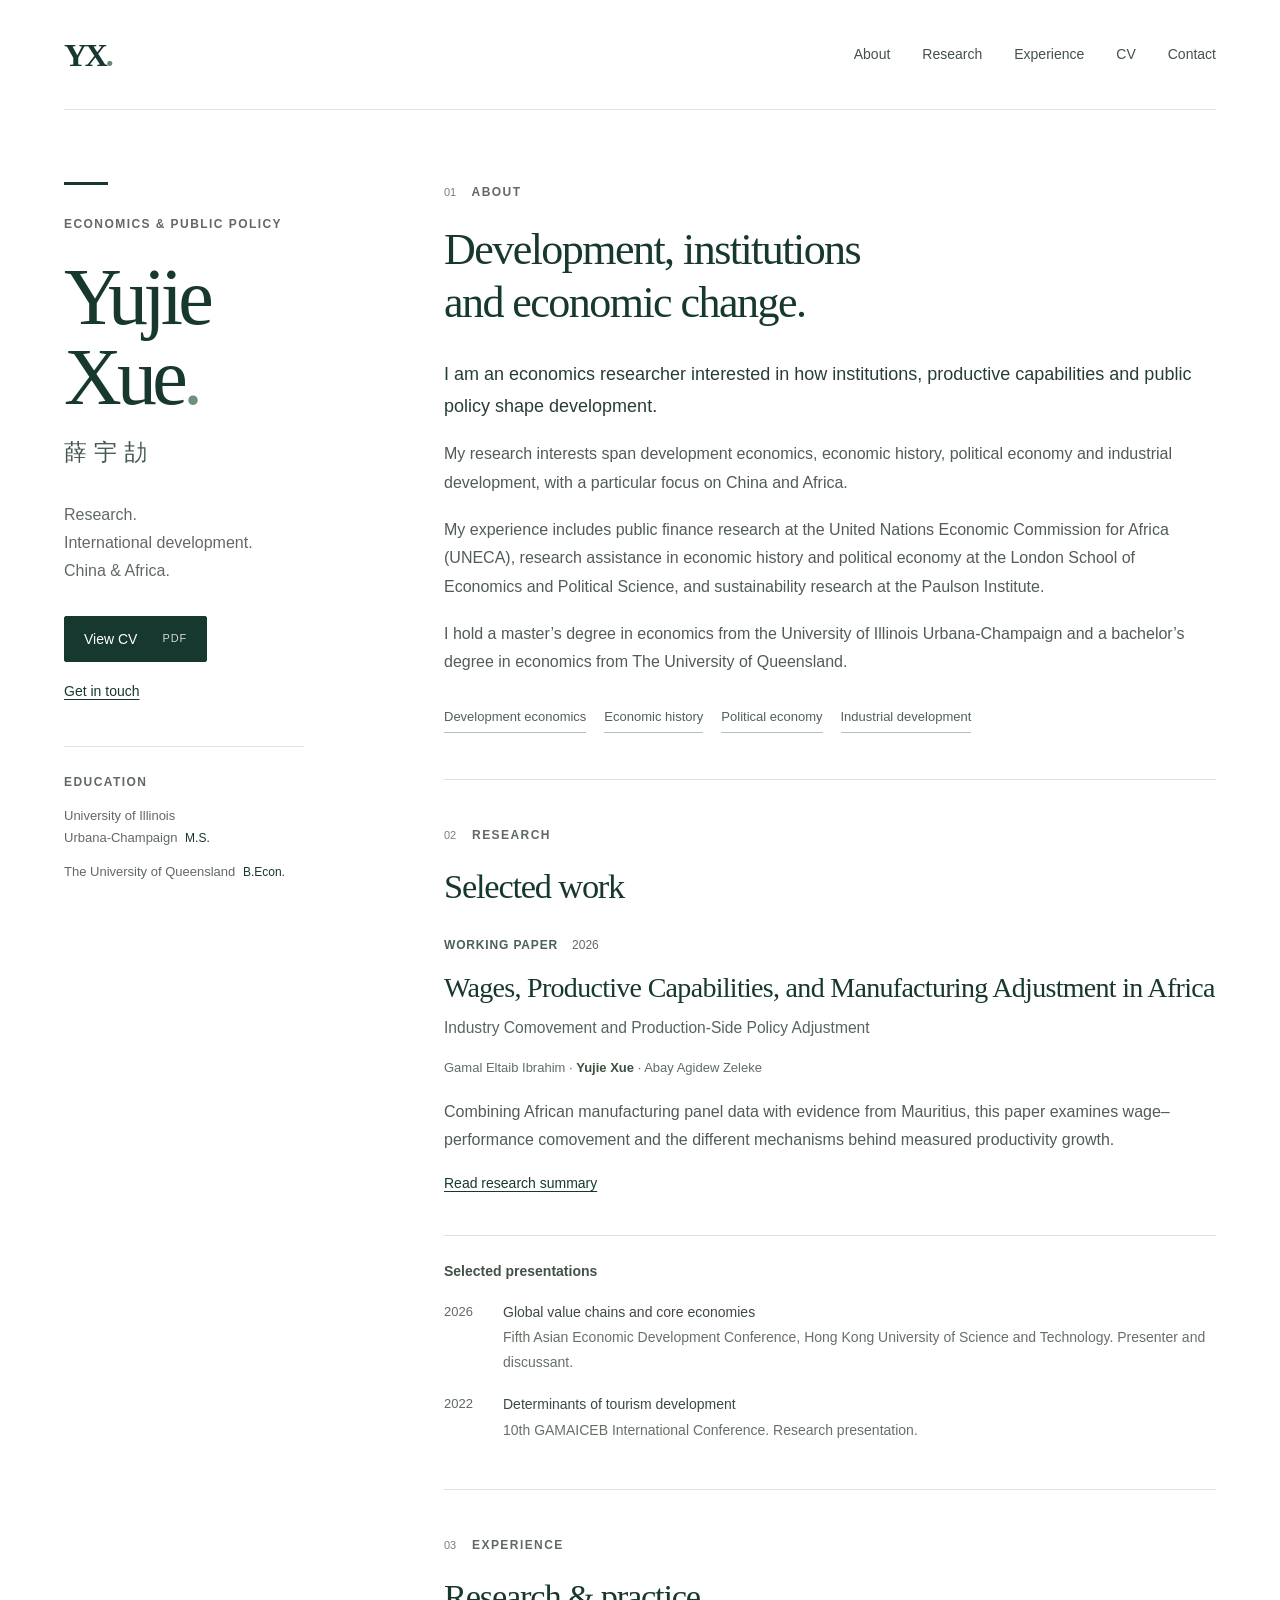
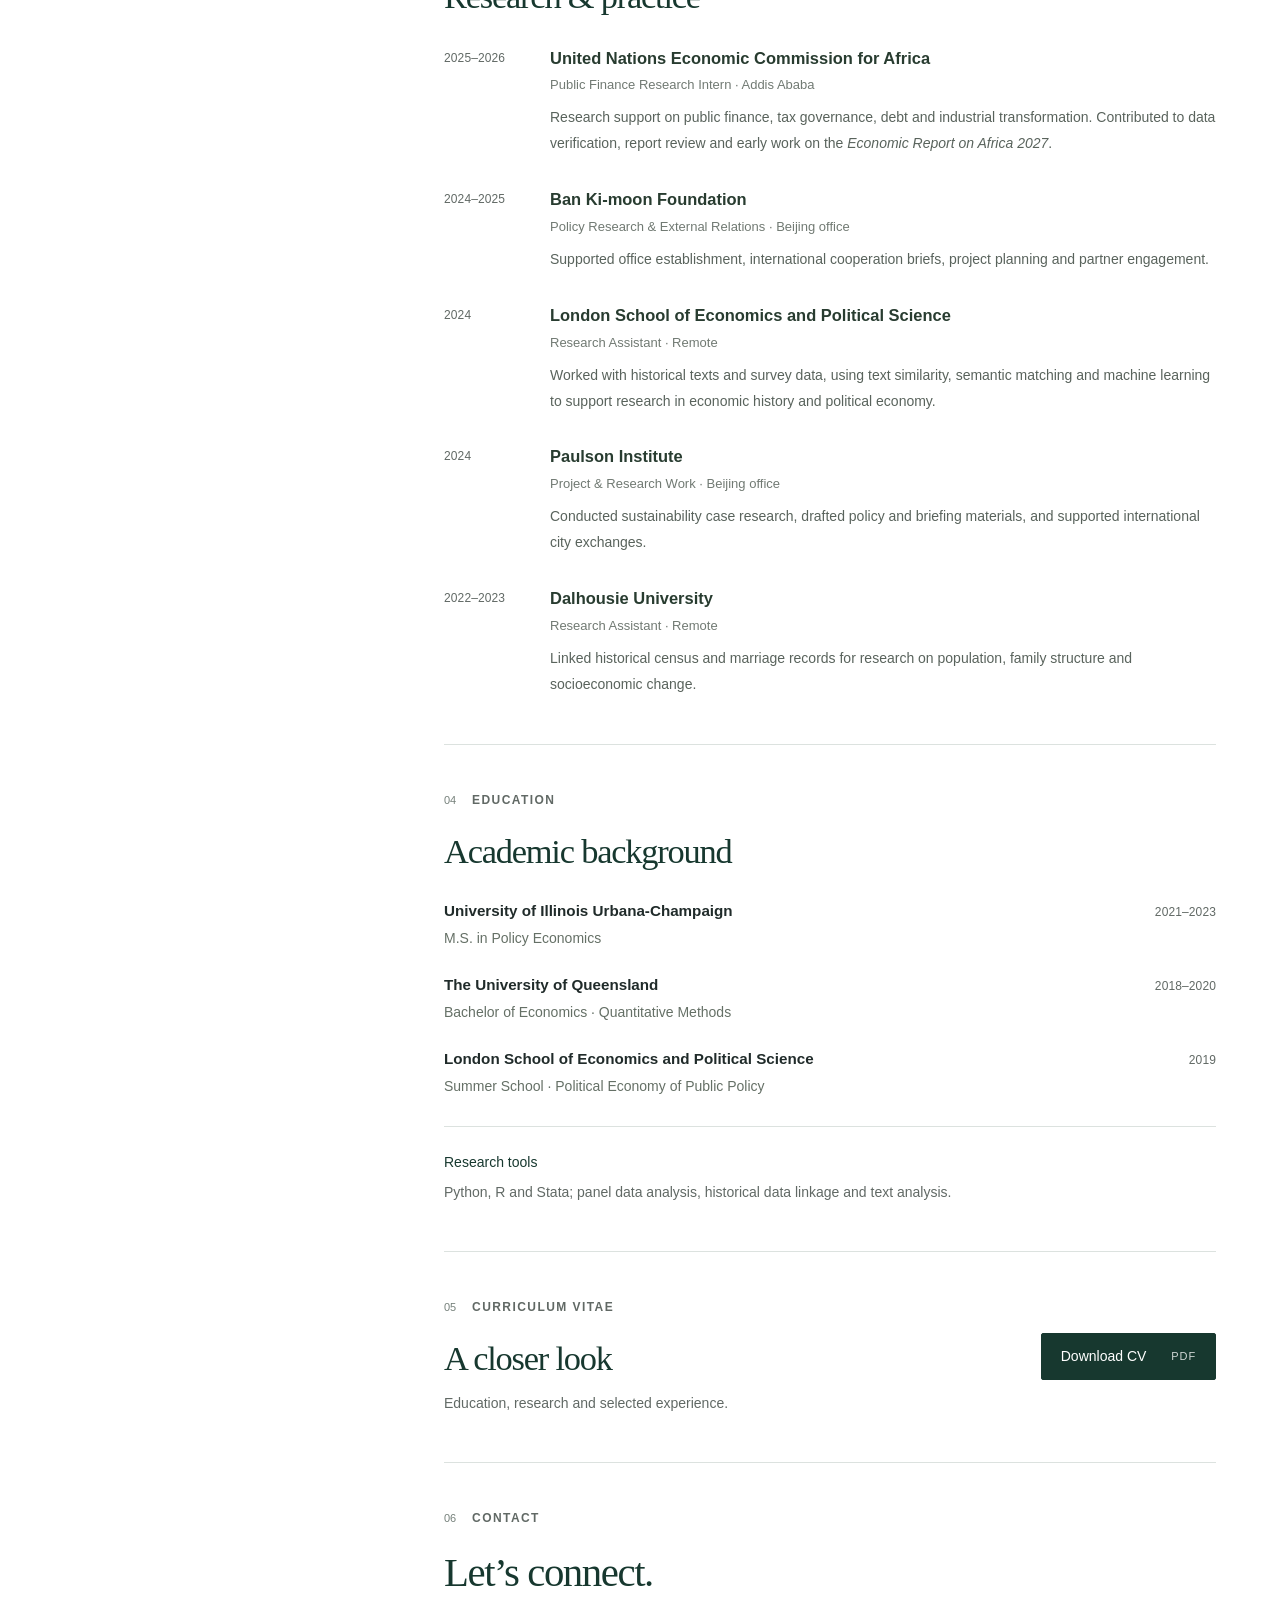
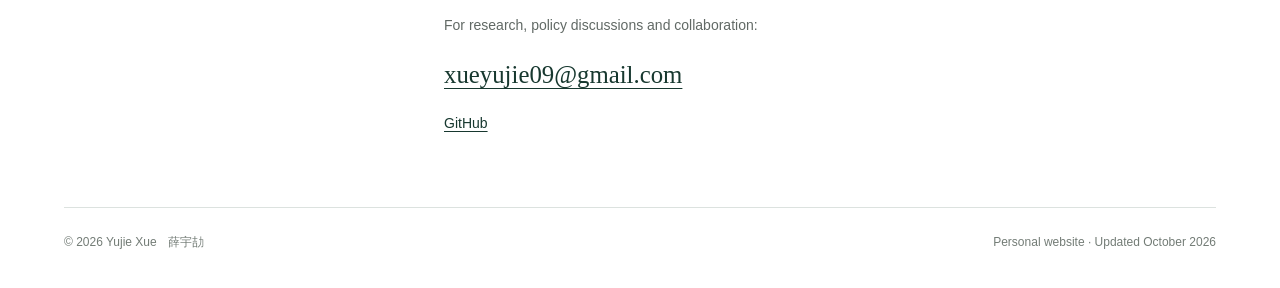
==== index.html @ 42584bbc "Build Yujie Xue personal research website with public CV and SEO" ====
<!doctype html>
<html lang="en">
<head>
  <meta charset="utf-8">
  <meta name="viewport" content="width=device-width, initial-scale=1">
  <title>Yujie Xue (薛宇劼) | Economics, Research &amp; International Development</title>
  <meta name="description" content="Yujie Xue (薛宇劼): research in development economics, economic history, political economy and industrial development, with a focus on China and Africa.">
  <meta name="author" content="Yujie Xue">
  <meta name="robots" content="index, follow, max-image-preview:large">
  <meta name="theme-color" content="#17382f">
  <link rel="canonical" href="https://yujie-xue.github.io/">
  <meta property="og:type" content="profile">
  <meta property="og:title" content="Yujie Xue | 薛宇劼">
  <meta property="og:description" content="Economics, research and international development. Research interests in development, economic history, political economy, China and Africa.">
  <meta property="og:url" content="https://yujie-xue.github.io/">
  <meta property="og:site_name" content="Yujie Xue">
  <meta property="og:locale" content="en_US">
  <meta name="twitter:card" content="summary">
  <link rel="icon" href="assets/favicon.svg" type="image/svg+xml">
  <link rel="stylesheet" href="assets/styles.css">
  <script type="application/ld+json">
  {
    "@context": "https://schema.org",
    "@type": "ProfilePage",
    "url": "https://yujie-xue.github.io/",
    "name": "Yujie Xue (薛宇劼)",
    "mainEntity": {
      "@type": "Person",
      "@id": "https://yujie-xue.github.io/#person",
      "name": "Yujie Xue",
      "alternateName": ["薛宇劼"],
      "url": "https://yujie-xue.github.io/",
      "sameAs": ["https://github.com/yujie-xue"],
      "email": "mailto:xueyujie09@gmail.com",
      "alumniOf": [
        {"@type": "CollegeOrUniversity", "name": "University of Illinois Urbana-Champaign"},
        {"@type": "CollegeOrUniversity", "name": "The University of Queensland"}
      ],
      "knowsAbout": ["Development economics", "Economic history", "Political economy", "Industrial development", "China", "Africa"]
    }
  }
  </script>
</head>
<body>
  <a class="skip-link" href="#main">Skip to content</a>
  <header class="site-header">
    <a class="wordmark" href="./" aria-label="Yujie Xue home">YX<span class="wordmark-dot">.</span></a>
    <nav aria-label="Main navigation">
      <a href="#about">About</a>
      <a href="#research">Research</a>
      <a href="#experience">Experience</a>
      <a href="#cv">CV</a>
      <a href="#contact">Contact</a>
    </nav>
  </header>

  <div class="page-layout">
    <aside class="profile" aria-label="Profile">
      <div class="profile-rule"></div>
      <p class="eyebrow">Economics &amp; public policy</p>
      <h1>Yujie<br> Xue<span class="name-period">.</span></h1>
      <p class="chinese-name" lang="zh-Hans">薛宇劼</p>
      <p class="profile-description">Research. <br>International development. <br>China &amp; Africa.</p>
      <div class="profile-links">
        <a class="button" href="assets/Yujie_Xue_CV.pdf">View CV <span class="button-meta">PDF</span></a>
        <a class="text-link" href="mailto:xueyujie09@gmail.com">Get in touch</a>
      </div>
      <div class="profile-note">
        <span class="eyebrow">Education</span>
        <p>University of Illinois<br>Urbana-Champaign <span class="degree-note">M.S.</span></p>
        <p>The University of Queensland <span class="degree-note">B.Econ.</span></p>
      </div>
    </aside>

    <main id="main">
      <section id="about" class="about-section" aria-labelledby="about-title">
        <p class="section-label"><span>01</span> About</p>
        <h2 id="about-title" class="intro-heading">Development, institutions<br>and economic change.</h2>
        <p class="lead">I am an economics researcher interested in how institutions, productive capabilities and public policy shape development.</p>
        <p>My research interests span development economics, economic history, political economy and industrial development, with a particular focus on China and Africa.</p>
        <p>My experience includes public finance research at the United Nations Economic Commission for Africa (UNECA), research assistance in economic history and political economy at the London School of Economics and Political Science, and sustainability research at the Paulson Institute.</p>
        <p>I hold a master’s degree in economics from the University of Illinois Urbana-Champaign and a bachelor’s degree in economics from The University of Queensland.</p>
        <ul class="interest-list" aria-label="Research interests">
          <li>Development economics</li><li>Economic history</li><li>Political economy</li><li>Industrial development</li>
        </ul>
      </section>

      <section id="research" aria-labelledby="research-title">
        <p class="section-label"><span>02</span> Research</p>
        <h2 id="research-title">Selected work</h2>
        <article class="paper">
          <p class="meta"><span class="paper-type">Working paper</span><span>2026</span></p>
          <h3><a href="research/manufacturing-africa/">Wages, Productive Capabilities, and Manufacturing Adjustment in Africa</a></h3>
          <p class="paper-subtitle">Industry Comovement and Production-Side Policy Adjustment</p>
          <p class="authors">Gamal Eltaib Ibrahim · <strong>Yujie Xue</strong> · Abay Agidew Zeleke</p>
          <p>Combining African manufacturing panel data with evidence from Mauritius, this paper examines wage–performance comovement and the different mechanisms behind measured productivity growth.</p>
          <a class="text-link" href="research/manufacturing-africa/">Read research summary</a>
        </article>
        <div class="presentations">
          <h3 class="small-heading">Selected presentations</h3>
          <div class="presentation-row"><span class="year">2026</span><p><strong>Global value chains and core economies</strong><br>Fifth Asian Economic Development Conference, Hong Kong University of Science and Technology. Presenter and discussant.</p></div>
          <div class="presentation-row"><span class="year">2022</span><p><strong>Determinants of tourism development</strong><br>10th GAMAICEB International Conference. Research presentation.</p></div>
        </div>
      </section>

      <section id="experience" aria-labelledby="experience-title">
        <p class="section-label"><span>03</span> Experience</p>
        <h2 id="experience-title">Research &amp; practice</h2>
        <div class="experience-list">
          <article class="experience-item">
            <p class="date-range">2025–2026</p>
            <div><h3>United Nations Economic Commission for Africa</h3><p class="role">Public Finance Research Intern · Addis Ababa</p><p>Research support on public finance, tax governance, debt and industrial transformation. Contributed to data verification, report review and early work on the <em>Economic Report on Africa 2027</em>.</p></div>
          </article>
          <article class="experience-item">
            <p class="date-range">2024–2025</p>
            <div><h3>Ban Ki-moon Foundation</h3><p class="role">Policy Research &amp; External Relations · Beijing office</p><p>Supported office establishment, international cooperation briefs, project planning and partner engagement.</p></div>
          </article>
          <article class="experience-item">
            <p class="date-range">2024</p>
            <div><h3>London School of Economics and Political Science</h3><p class="role">Research Assistant · Remote</p><p>Worked with historical texts and survey data, using text similarity, semantic matching and machine learning to support research in economic history and political economy.</p></div>
          </article>
          <article class="experience-item">
            <p class="date-range">2024</p>
            <div><h3>Paulson Institute</h3><p class="role">Project &amp; Research Work · Beijing office</p><p>Conducted sustainability case research, drafted policy and briefing materials, and supported international city exchanges.</p></div>
          </article>
          <article class="experience-item">
            <p class="date-range">2022–2023</p>
            <div><h3>Dalhousie University</h3><p class="role">Research Assistant · Remote</p><p>Linked historical census and marriage records for research on population, family structure and socioeconomic change.</p></div>
          </article>
        </div>
      </section>

      <section id="education" aria-labelledby="education-title">
        <p class="section-label"><span>04</span> Education</p>
        <h2 id="education-title">Academic background</h2>
        <div class="education-row"><div><h3>University of Illinois Urbana-Champaign</h3><p>M.S. in Policy Economics</p></div><span class="date-range">2021–2023</span></div>
        <div class="education-row"><div><h3>The University of Queensland</h3><p>Bachelor of Economics · Quantitative Methods</p></div><span class="date-range">2018–2020</span></div>
        <div class="education-row"><div><h3>London School of Economics and Political Science</h3><p>Summer School · Political Economy of Public Policy</p></div><span class="date-range">2019</span></div>
        <p class="methods"><strong>Research tools</strong> Python, R and Stata; panel data analysis, historical data linkage and text analysis.</p>
      </section>

      <section id="cv" class="cv-section" aria-labelledby="cv-title">
        <div><p class="section-label"><span>05</span> Curriculum vitae</p><h2 id="cv-title">A closer look</h2><p>Education, research and selected experience.</p></div>
        <a class="button" href="assets/Yujie_Xue_CV.pdf" download="Yujie_Xue_CV.pdf">Download CV <span class="button-meta">PDF</span></a>
      </section>

      <section id="contact" class="contact-section" aria-labelledby="contact-title">
        <p class="section-label"><span>06</span> Contact</p>
        <h2 id="contact-title">Let’s connect.</h2>
        <p>For research, policy discussions and collaboration:</p>
        <a class="email-link" href="mailto:xueyujie09@gmail.com">xueyujie09@gmail.com</a>
        <a class="contact-github text-link" href="https://github.com/yujie-xue">GitHub</a>
      </section>
    </main>
  </div>
  <footer class="site-footer"><p>© 2026 Yujie Xue <span lang="zh-Hans">薛宇劼</span></p><p>Personal website · Updated October 2026</p></footer>
</body>
</html>
---- assets/styles.css ----
:root{--ink:#202b2a;--muted:#616965;--green:#17382f;--line:#dce2df;--paper:#fff;--wash:#f4f7f5;--accent:#356d56;--serif:Georgia,'Times New Roman','Noto Serif CJK SC',serif;--sans:Inter,-apple-system,BlinkMacSystemFont,'Segoe UI',Arial,'Microsoft YaHei',sans-serif}
*{box-sizing:border-box}
html{scroll-behavior:smooth;scroll-padding-top:3rem}
body{margin:0;color:var(--ink);background:var(--paper);font-family:var(--sans);font-size:16px;line-height:1.8;-webkit-font-smoothing:antialiased}
a{color:var(--green);text-decoration-thickness:1px;text-underline-offset:.22em}
a:hover{color:var(--accent)}
a:focus-visible,button:focus-visible{outline:3px solid #b06515;outline-offset:5px;border-radius:2px}
::selection{background:#dfeade;color:var(--green)}
h1,h2,h3,p{margin:0}
h1,h2{font-family:var(--serif);font-weight:400;letter-spacing:-.035em;line-height:1.15}
h2{font-size:2.15rem;color:var(--green);margin:0 0 1.8rem}
h3{font-size:1.03rem;line-height:1.5;font-weight:600}
p+p{margin-top:1.1rem}
.site-header,.page-layout,.site-footer{width:min(1152px,calc(100% - 112px));margin-inline:auto}
.site-header{height:110px;display:flex;align-items:center;justify-content:space-between;border-bottom:1px solid var(--line);gap:2rem}
.wordmark{font-family:var(--serif);font-size:2rem;font-weight:700;letter-spacing:-.07em;text-decoration:none;line-height:1;min-width:58px}
.wordmark-dot{color:#67876c}
nav{display:flex;gap:2rem;align-items:center;flex-wrap:wrap}
nav a{font-size:.875rem;text-decoration:none;color:#43514b}
nav a:hover{text-decoration:underline}
.page-layout{display:grid;grid-template-columns:280px minmax(0,1fr);column-gap:100px;align-items:start;padding-top:72px}
.profile{position:sticky;top:45px;padding-bottom:40px}
.profile-rule{width:44px;height:3px;background:var(--green);margin-bottom:29px}
.eyebrow,.section-label{font-size:.75rem;font-weight:600;letter-spacing:.12em;text-transform:uppercase;line-height:1.7;color:var(--muted)}
.profile h1{font-size:5rem;line-height:.99;color:var(--green);margin:24px 0 17px;letter-spacing:-.06em}
.name-period{color:#709179}
.chinese-name{font-size:1.45rem;font-weight:400;letter-spacing:.3em;line-height:1.6;color:#43564c;margin:0}
.profile-description{line-height:1.75;color:var(--muted);margin-top:30px;font-size:1rem}
.profile-links{display:flex;flex-direction:column;align-items:flex-start;gap:18px;margin-top:31px}
.button{display:inline-flex;align-items:center;justify-content:center;gap:25px;background:var(--green);color:#fff;border:1px solid var(--green);padding:11px 19px;font-size:.875rem;line-height:1.6;text-decoration:none;border-radius:2px;transition:background .15s}
.button:hover{background:#2b5042;color:#fff}
.button-meta{font-size:.6875rem;letter-spacing:.08em;opacity:.8}
.text-link{font-size:.875rem;font-weight:500;line-height:1.7}
.profile-note{border-top:1px solid var(--line);padding-top:24px;margin-top:42px;max-width:240px;font-size:.8125rem;line-height:1.7;color:var(--muted)}
.profile-note p{margin-top:12px}
.degree-note{font-size:.75rem;display:inline-block;color:var(--green);margin-left:4px}
main{min-width:0}
main section{padding:45px 0 46px;border-bottom:1px solid var(--line)}
main .about-section{padding-top:0;padding-bottom:46px}
.section-label{margin-bottom:22px;font-size:.75rem}
.section-label span{font-size:.6875rem;margin-right:11px;color:#76817b;letter-spacing:0;font-weight:400}
.intro-heading{font-size:2.75rem;line-height:1.2;margin-top:19px;margin-bottom:28px}
.lead{font-size:1.125rem;line-height:1.8;color:#283e34}
.about-section>p:not(.section-label):not(.lead){color:#525c56}
.interest-list{list-style:none;display:flex;flex-wrap:wrap;gap:9px 18px;padding:0;margin:28px 0 0;font-size:.8125rem;color:#506257}
.interest-list li{border-bottom:1px solid #afc3b5;padding-bottom:3px}
.meta{display:flex;align-items:center;gap:14px;font-size:.75rem;color:var(--muted);line-height:1.7}
.paper-type{text-transform:uppercase;letter-spacing:.07em;font-weight:600;color:#476453}
.paper h3{font-family:var(--serif);font-size:1.75rem;font-weight:400;line-height:1.3;letter-spacing:-.025em;margin:14px 0 8px}
.paper h3 a{text-decoration:none}
.paper h3 a:hover{text-decoration:underline;text-decoration-thickness:1px}
.paper-subtitle{font-size:.975rem;color:#56655b;margin-top:0}
.authors{font-size:.8125rem;color:#626d66;margin-top:14px}
.authors strong{font-weight:600;color:#3d5143}
.paper>p:not(.meta):not(.paper-subtitle):not(.authors){margin-top:18px;color:#525c56}
.paper>.text-link{display:inline-block;margin-top:17px}
.presentations{margin-top:37px;padding-top:25px;border-top:1px solid var(--line)}
.small-heading{font-size:.875rem;margin-bottom:18px;color:#425147}
.presentation-row{display:grid;grid-template-columns:43px 1fr;gap:16px;font-size:.875rem;line-height:1.8;margin-top:17px;color:#667067}
.presentation-row strong{font-weight:500;color:#3c4940}
.year{font-size:.8125rem;font-variant-numeric:tabular-nums;color:var(--muted)}
.experience-list{display:grid;gap:30px}
.experience-item{display:grid;grid-template-columns:87px 1fr;gap:19px}
.date-range{font-size:.75rem;letter-spacing:.01em;color:var(--muted);white-space:nowrap;line-height:2.05}
.experience-item h3{margin-bottom:4px;color:#283c30}
.role{font-size:.8125rem;color:#717a73;line-height:1.7}
.experience-item p+p{margin-top:9px;font-size:.875rem;color:#59635c;line-height:1.85}
.education-row{display:flex;justify-content:space-between;gap:25px;margin-top:23px}
.education-row h3{font-size:.95rem}
.education-row p{font-size:.875rem;color:#657066;margin-top:3px}
.methods{font-size:.875rem;color:var(--muted);margin-top:27px;padding-top:23px;border-top:1px solid var(--line)}
.methods strong{display:block;margin-bottom:4px;font-weight:500;color:var(--green)}
main .cv-section{display:flex;align-items:center;justify-content:space-between;gap:24px}
.cv-section h2{margin-bottom:12px}
.cv-section .button{flex-shrink:0}
.cv-section p:not(.section-label){font-size:.875rem;color:var(--muted)}
main .contact-section{border-bottom:0;padding-bottom:72px}
.contact-section h2{font-size:2.55rem;margin-bottom:16px}
.contact-section p:not(.section-label){color:var(--muted);font-size:.875rem}
.email-link{display:inline-block;font-family:var(--serif);font-size:1.55rem;line-height:1.5;margin-top:18px;word-break:break-word;text-decoration-thickness:1px}
.contact-github{display:block;width:fit-content;margin-top:18px}
.site-footer{display:flex;align-items:center;justify-content:space-between;gap:20px;border-top:1px solid var(--line);padding:25px 0 35px;color:#737c76;font-size:.75rem;line-height:1.6}
.site-footer p+p{margin:0}
.site-footer span{margin-left:8px}
.skip-link{position:fixed;top:-100px;left:1rem;padding:.7rem 1rem;background:#fff;border:1px solid var(--green);z-index:20}
.skip-link:focus{top:1rem}
.article-layout{max-width:800px;margin:0 auto;padding:65px 0 70px}
.back-link{font-size:.875rem;display:inline-block;margin-bottom:36px}
.article-layout h1{font-size:3.15rem;line-height:1.14;letter-spacing:-.035em;color:var(--green);margin:17px 0}
.article-subtitle{font-size:1.25rem;line-height:1.6;color:var(--muted)}
.article-authors{font-size:.9375rem;margin-top:20px;color:#526157}
.article-summary{border-top:1px solid var(--line);padding-top:34px;margin-top:35px}
.article-summary h2{font-size:1.65rem;margin-bottom:18px}
.article-summary p{color:#526157}
.research-facts{display:grid;grid-template-columns:repeat(3,1fr);border-block:1px solid var(--line);padding:20px 0;gap:20px;margin:30px 0 34px}
.research-facts dt{font-size:.75rem;letter-spacing:.06em;text-transform:uppercase;color:var(--muted)}
.research-facts dd{margin:8px 0 0;font-family:var(--serif);font-size:1.375rem;color:var(--green);line-height:1.35}
.article-note{font-size:.875rem;color:var(--muted);margin-top:25px}
.not-found{max-width:680px;min-height:60vh;margin:70px auto;padding:0 24px}
.not-found h1{font-size:3.5rem;color:var(--green);margin-bottom:25px}
.not-found p{margin-bottom:25px}
@media(min-width:1600px){.page-layout{padding-top:86px}}
@media(max-width:1100px){.site-header,.page-layout,.site-footer{width:calc(100% - 72px)}.page-layout{grid-template-columns:235px minmax(0,1fr);column-gap:60px}.profile h1{font-size:4.6rem}.intro-heading{font-size:2.4rem}.article-layout{max-width:720px;padding-inline:0}}
@media(max-width:850px){.page-layout{grid-template-columns:200px minmax(0,1fr);column-gap:40px}.profile h1{font-size:4rem}.intro-heading{font-size:2.1rem}.experience-item{grid-template-columns:1fr;gap:4px}.education-row{flex-direction:column;gap:4px}.cv-section{flex-direction:column;align-items:flex-start!important}.profile-note{font-size:.75rem}.article-layout{margin-inline:36px}.article-layout h1{font-size:2.65rem}nav{gap:1.35rem}}
@media(max-width:680px){.site-header,.page-layout,.site-footer{width:calc(100% - 40px)}.site-header{height:auto;min-height:92px;align-items:center;gap:22px;padding-block:20px}.wordmark{min-width:42px;font-size:1.85rem}nav{gap:7px 17px;justify-content:flex-end}nav a{font-size:.8125rem}.page-layout{display:block;padding-top:36px}.profile{position:static;display:grid;grid-template-columns:1fr auto;column-gap:22px;padding-bottom:36px;border-bottom:1px solid var(--line)}.profile-rule{grid-column:1/-1;margin-bottom:22px;width:34px}.profile>.eyebrow{grid-column:1/-1}.profile h1{grid-column:1;font-size:3.55rem;line-height:1.07;margin:13px 0 7px;white-space:nowrap}.profile h1 br{display:none}.chinese-name{grid-column:1;font-size:1.125rem}.profile-description{grid-column:1/-1;font-size:.875rem;margin-top:18px}.profile-description br{display:none}.profile-links{grid-column:1/-1;flex-direction:row;align-items:center;gap:24px;margin-top:22px}.profile-note{display:none}main .about-section{padding-top:37px}main section{padding-block:36px}.intro-heading{font-size:2.2rem;margin-top:12px;margin-bottom:23px}.section-label{margin-bottom:18px}.lead{font-size:1.0625rem}.about-section>p:not(.section-label):not(.lead){font-size:.9375rem}h2{font-size:1.85rem;margin-bottom:24px}.paper h3{font-size:1.55rem}.paper-subtitle{font-size:.9375rem}.authors{font-size:.75rem}.paper>p:not(.meta):not(.paper-subtitle):not(.authors){font-size:.9375rem}.experience-item{gap:5px}.experience-list{gap:26px}.education-row{margin-top:20px}.site-footer{align-items:flex-start;flex-direction:column;gap:8px;padding-bottom:28px}.email-link{font-size:1.4rem}.contact-section h2{font-size:2.2rem}main .contact-section{padding-bottom:47px}.article-layout{margin-inline:20px;padding-top:32px}.article-layout h1{font-size:2.25rem}.article-subtitle{font-size:1.1rem}.article-authors{font-size:.875rem}.research-facts{grid-template-columns:1fr;gap:18px}.research-facts dd{margin-top:3px}.back-link{margin-bottom:27px}}
@media(prefers-reduced-motion:reduce){html{scroll-behavior:auto}.button{transition:none}}
@media print{body{font-size:11pt}.site-header,nav,.profile-links,.cv-section,.site-footer,.skip-link{display:none!important}.page-layout{display:block;width:100%;padding:0}.profile{position:static;border:0;padding-bottom:20px}.profile h1{font-size:32pt}.profile h1 br{display:none}.profile-description,.profile-note{display:none}.profile h1,.chinese-name{display:inline}.chinese-name{margin-left:14pt}.profile-rule,.profile>.eyebrow{display:none}main section{padding:15pt 0}.section-label{margin-bottom:10pt}h2{font-size:19pt}.intro-heading{font-size:23pt}a{text-decoration:none;color:inherit}.experience-item,.paper,.education-row{break-inside:avoid}.article-layout{max-width:100%;padding:0}main .contact-section{padding-bottom:0}}
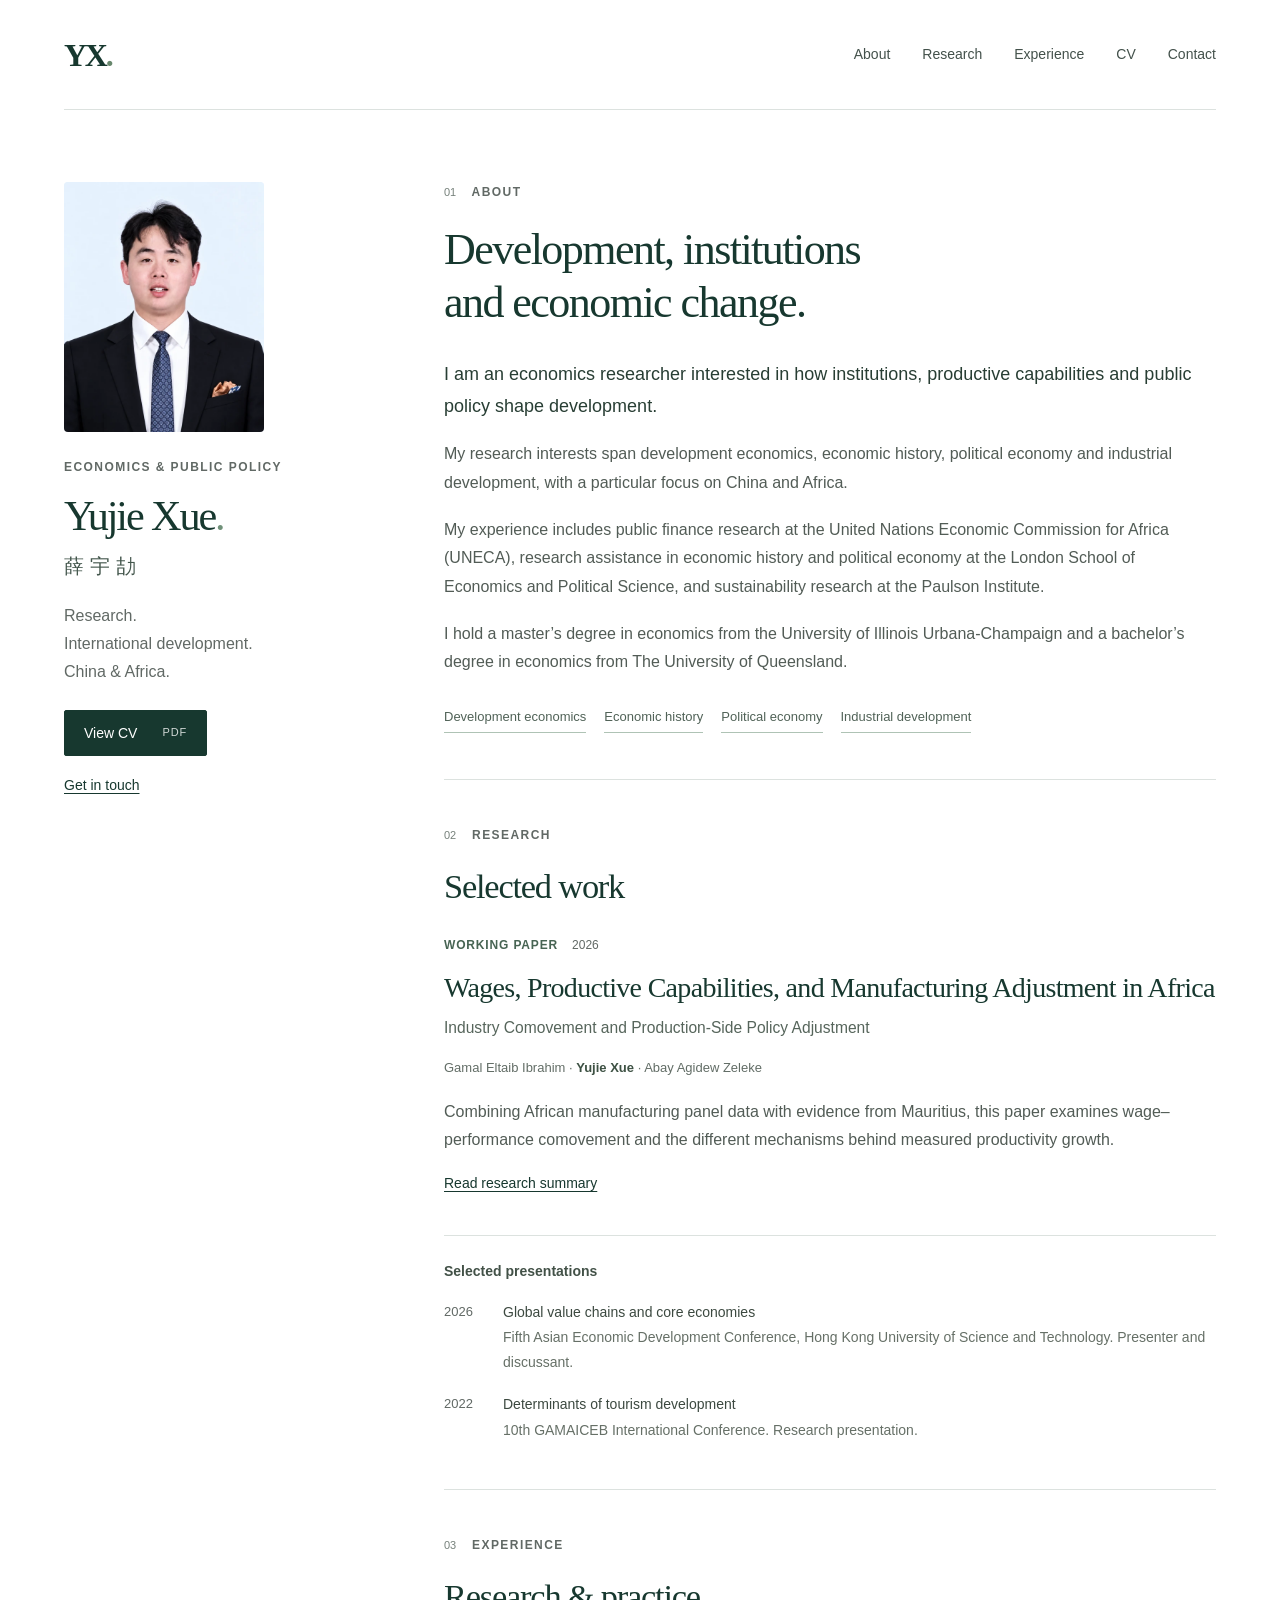
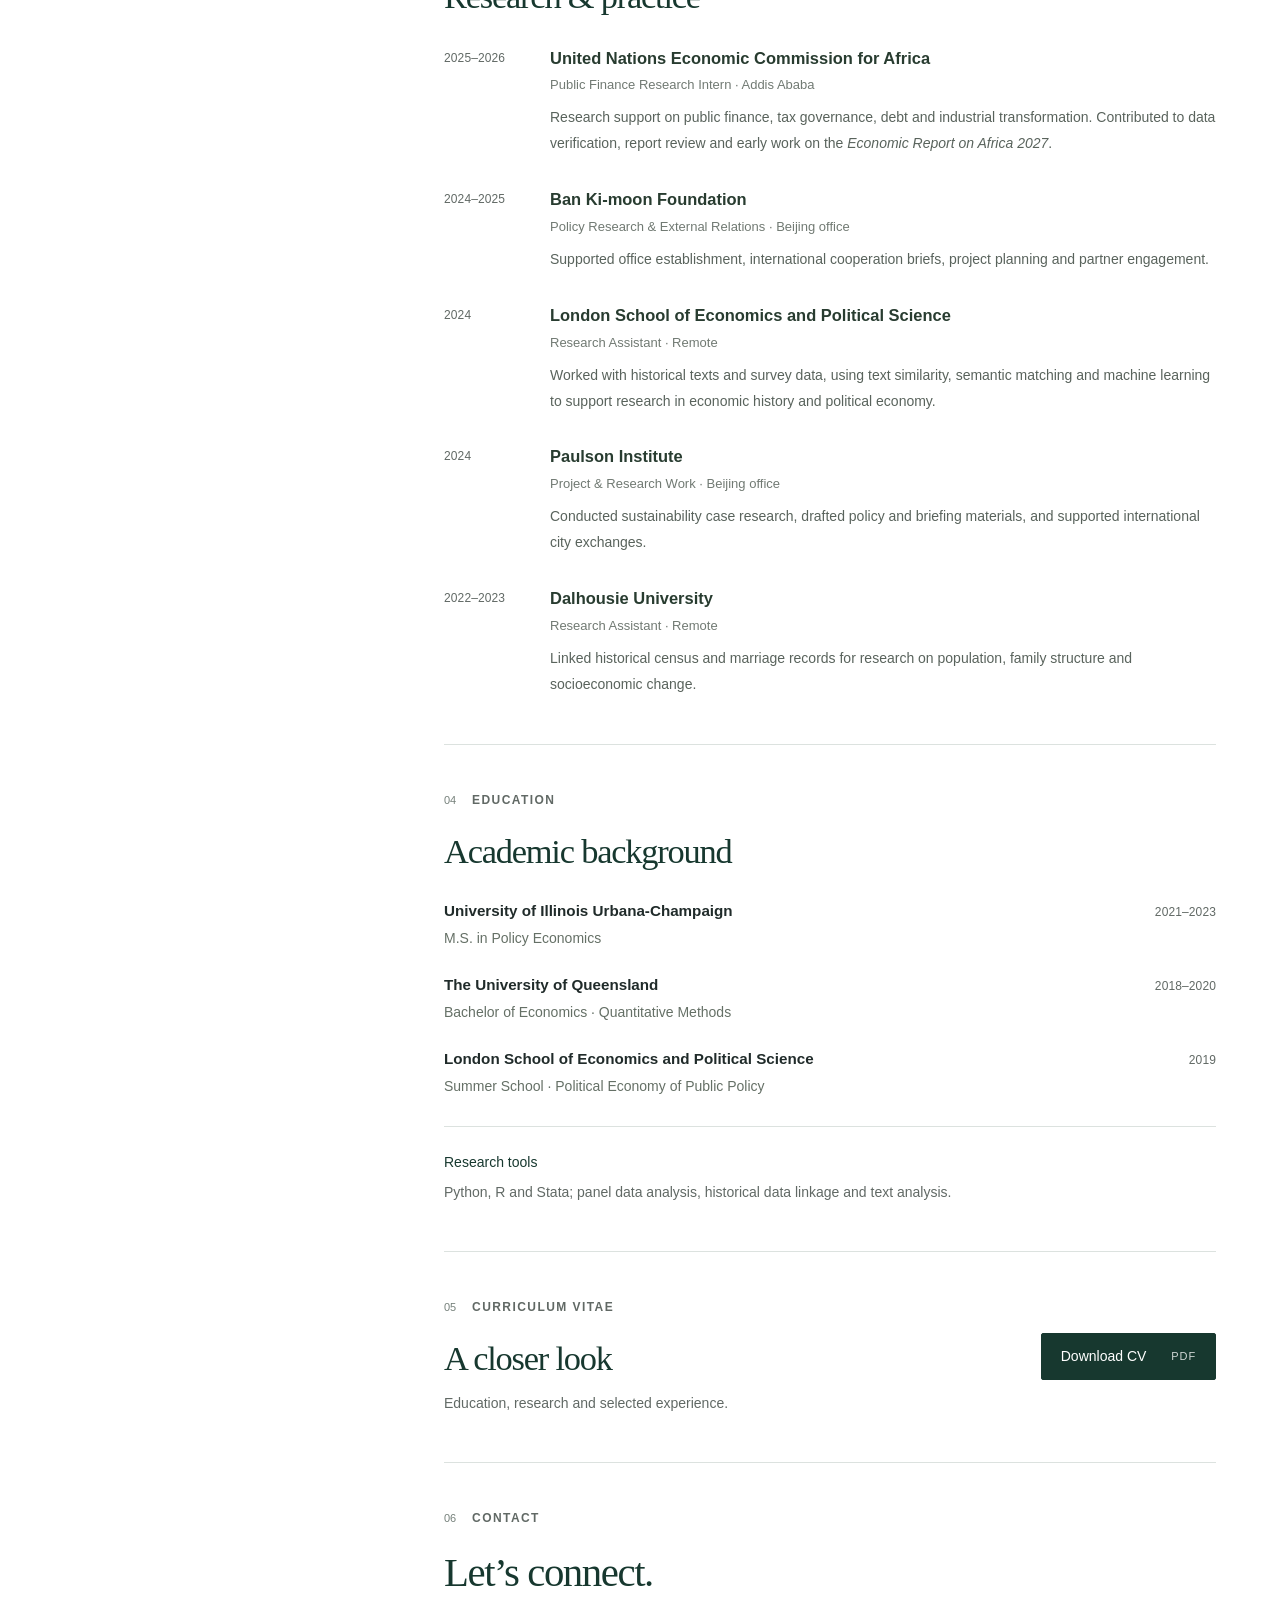
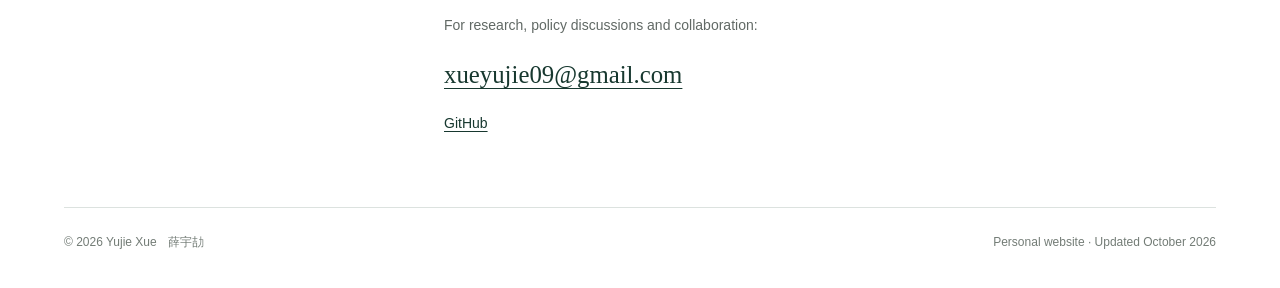
==== commit bdbd46eb: "Add portrait to homepage with responsive profile layout" ====
--- a/index.html
+++ b/index.html
@@ -29,6 +29,7 @@
       "@id": "https://yujie-xue.github.io/#person",
       "name": "Yujie Xue",
       "alternateName": ["薛宇劼"],
+      "image": "https://yujie-xue.github.io/assets/yujie-xue-portrait.webp",
       "url": "https://yujie-xue.github.io/",
       "sameAs": ["https://github.com/yujie-xue"],
       "email": "mailto:xueyujie09@gmail.com",
@@ -55,8 +56,9 @@
   </header>
 
   <div class="page-layout">
-    <aside class="profile" aria-label="Profile">
+    <aside class="profile profile--portrait" aria-label="Profile">
       <div class="profile-rule"></div>
+      <img class="profile-photo" src="assets/yujie-xue-portrait.webp" alt="Portrait of Yujie Xue" width="560" height="700" fetchpriority="high" decoding="async">
       <p class="eyebrow">Economics &amp; public policy</p>
       <h1>Yujie<br> Xue<span class="name-period">.</span></h1>
       <p class="chinese-name" lang="zh-Hans">薛宇劼</p>
--- a/assets/styles.css
+++ b/assets/styles.css
@@ -105,3 +105,24 @@
 @media(max-width:680px){.site-header,.page-layout,.site-footer{width:calc(100% - 40px)}.site-header{height:auto;min-height:92px;align-items:center;gap:22px;padding-block:20px}.wordmark{min-width:42px;font-size:1.85rem}nav{gap:7px 17px;justify-content:flex-end}nav a{font-size:.8125rem}.page-layout{display:block;padding-top:36px}.profile{position:static;display:grid;grid-template-columns:1fr auto;column-gap:22px;padding-bottom:36px;border-bottom:1px solid var(--line)}.profile-rule{grid-column:1/-1;margin-bottom:22px;width:34px}.profile>.eyebrow{grid-column:1/-1}.profile h1{grid-column:1;font-size:3.55rem;line-height:1.07;margin:13px 0 7px;white-space:nowrap}.profile h1 br{display:none}.chinese-name{grid-column:1;font-size:1.125rem}.profile-description{grid-column:1/-1;font-size:.875rem;margin-top:18px}.profile-description br{display:none}.profile-links{grid-column:1/-1;flex-direction:row;align-items:center;gap:24px;margin-top:22px}.profile-note{display:none}main .about-section{padding-top:37px}main section{padding-block:36px}.intro-heading{font-size:2.2rem;margin-top:12px;margin-bottom:23px}.section-label{margin-bottom:18px}.lead{font-size:1.0625rem}.about-section>p:not(.section-label):not(.lead){font-size:.9375rem}h2{font-size:1.85rem;margin-bottom:24px}.paper h3{font-size:1.55rem}.paper-subtitle{font-size:.9375rem}.authors{font-size:.75rem}.paper>p:not(.meta):not(.paper-subtitle):not(.authors){font-size:.9375rem}.experience-item{gap:5px}.experience-list{gap:26px}.education-row{margin-top:20px}.site-footer{align-items:flex-start;flex-direction:column;gap:8px;padding-bottom:28px}.email-link{font-size:1.4rem}.contact-section h2{font-size:2.2rem}main .contact-section{padding-bottom:47px}.article-layout{margin-inline:20px;padding-top:32px}.article-layout h1{font-size:2.25rem}.article-subtitle{font-size:1.1rem}.article-authors{font-size:.875rem}.research-facts{grid-template-columns:1fr;gap:18px}.research-facts dd{margin-top:3px}.back-link{margin-bottom:27px}}
 @media(prefers-reduced-motion:reduce){html{scroll-behavior:auto}.button{transition:none}}
 @media print{body{font-size:11pt}.site-header,nav,.profile-links,.cv-section,.site-footer,.skip-link{display:none!important}.page-layout{display:block;width:100%;padding:0}.profile{position:static;border:0;padding-bottom:20px}.profile h1{font-size:32pt}.profile h1 br{display:none}.profile-description,.profile-note{display:none}.profile h1,.chinese-name{display:inline}.chinese-name{margin-left:14pt}.profile-rule,.profile>.eyebrow{display:none}main section{padding:15pt 0}.section-label{margin-bottom:10pt}h2{font-size:19pt}.intro-heading{font-size:23pt}a{text-decoration:none;color:inherit}.experience-item,.paper,.education-row{break-inside:avoid}.article-layout{max-width:100%;padding:0}main .contact-section{padding-bottom:0}}
+
+/* Profile portrait */
+.profile-photo{display:block;width:200px;max-width:100%;height:auto;aspect-ratio:4/5;object-fit:contain;border-radius:4px;margin:0 0 25px;background:#e9f3fc}
+.profile--portrait .profile-rule,.profile--portrait .profile-note{display:none}
+.profile.profile--portrait h1{font-size:clamp(2.1rem,3.3vw,3rem);line-height:1.1;margin:16px 0 10px;letter-spacing:-.05em}
+.profile--portrait h1 br{display:none}
+.profile--portrait .chinese-name{font-size:1.25rem}
+.profile--portrait .profile-description{margin-top:20px}
+.profile--portrait .profile-links{margin-top:24px}
+@media(max-width:680px){
+ .profile.profile--portrait{grid-template-columns:minmax(0,1fr) 112px;grid-template-areas:"eyebrow eyebrow" "name photo" "chinese photo" "description description" "links links";column-gap:20px}
+ .profile--portrait>.eyebrow{grid-area:eyebrow;margin-bottom:18px}
+ .profile--portrait .profile-photo{grid-area:photo;width:112px;margin:0;align-self:start}
+ .profile.profile--portrait h1{grid-area:name;align-self:end;font-size:clamp(1.75rem,7.5vw,2.3rem);margin:0 0 8px;white-space:normal}
+ .profile--portrait .chinese-name{grid-area:chinese;align-self:start;font-size:1.125rem}
+ .profile--portrait .profile-description{grid-area:description;margin-top:22px}
+ .profile--portrait .profile-links{grid-area:links}
+}
+@media(max-width:360px){.profile.profile--portrait{grid-template-columns:minmax(0,1fr) 96px;column-gap:16px}.profile--portrait .profile-photo{width:96px}}
+@media(min-width:681px) and (max-height:800px){.profile--portrait{position:static}}
+@media print{.profile-photo{width:80px;float:right;margin:0 0 12pt 14pt}.profile.profile--portrait h1{font-size:26pt}}
